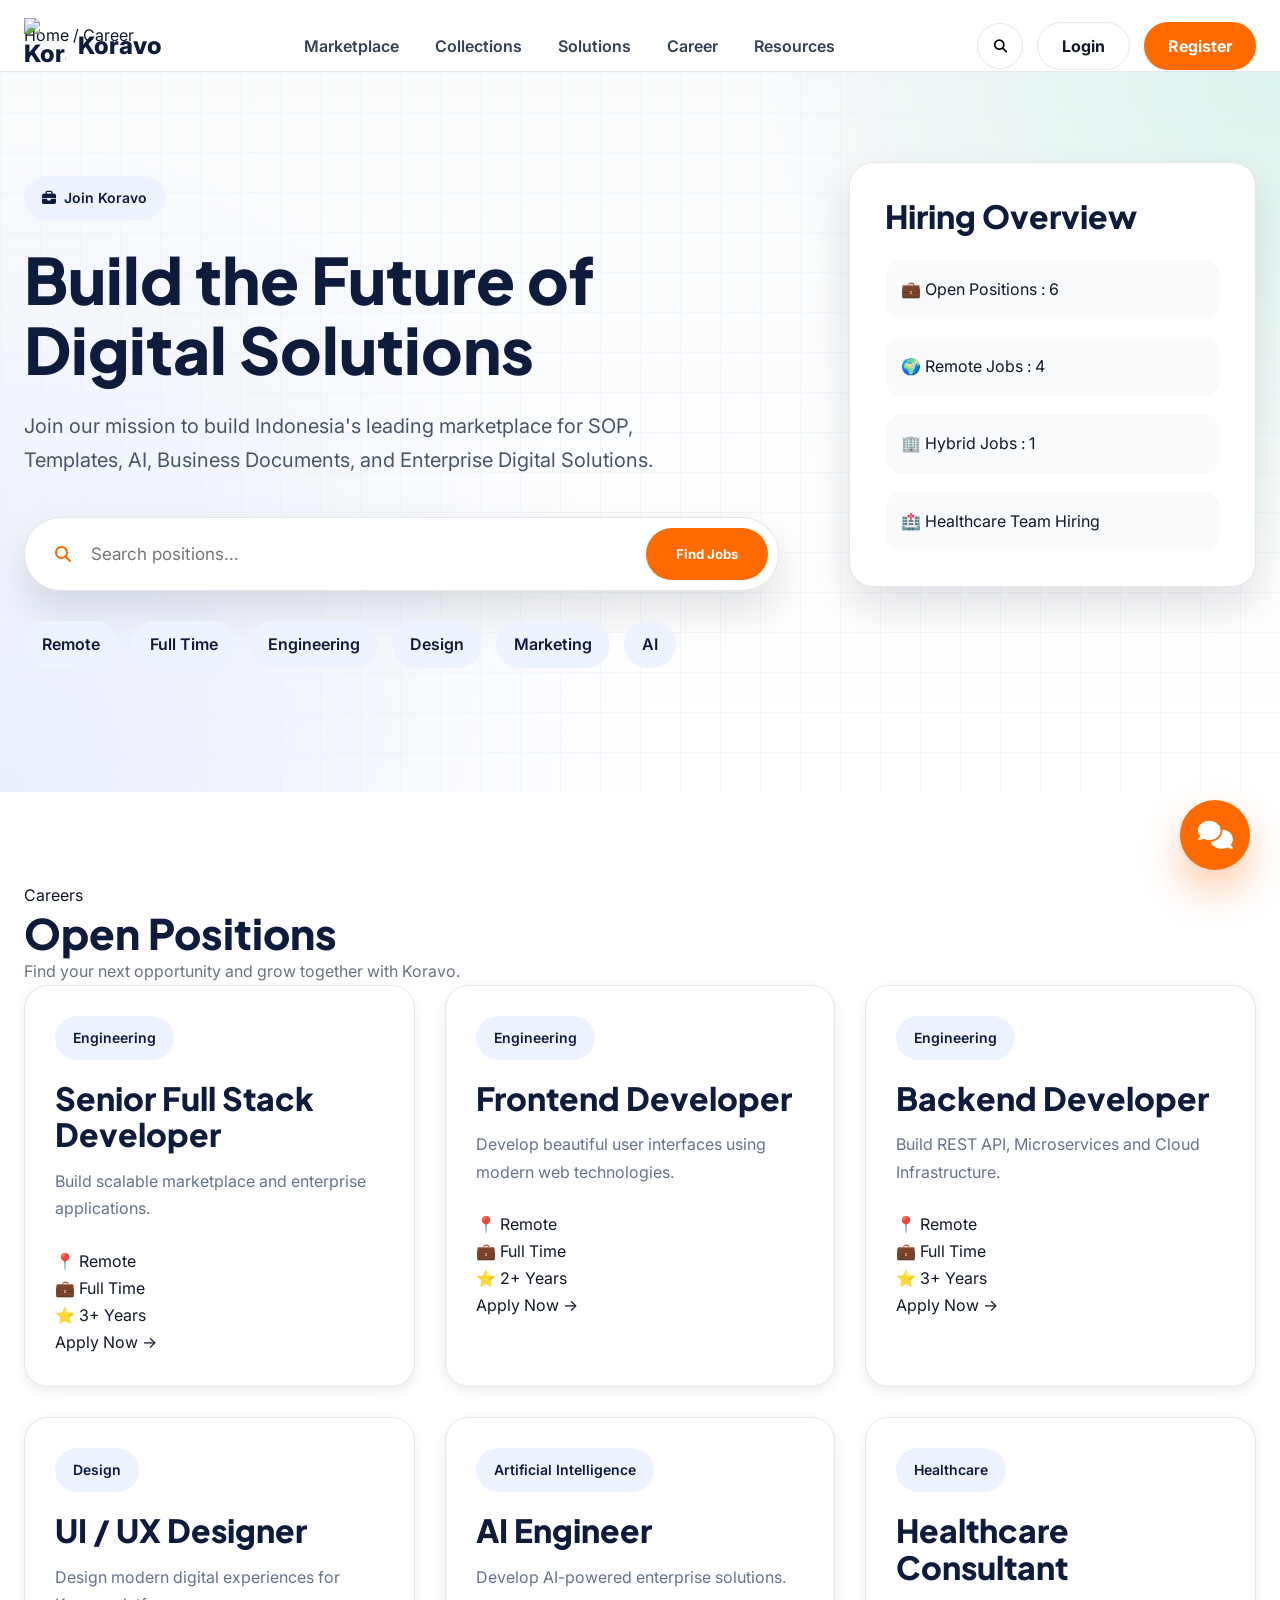
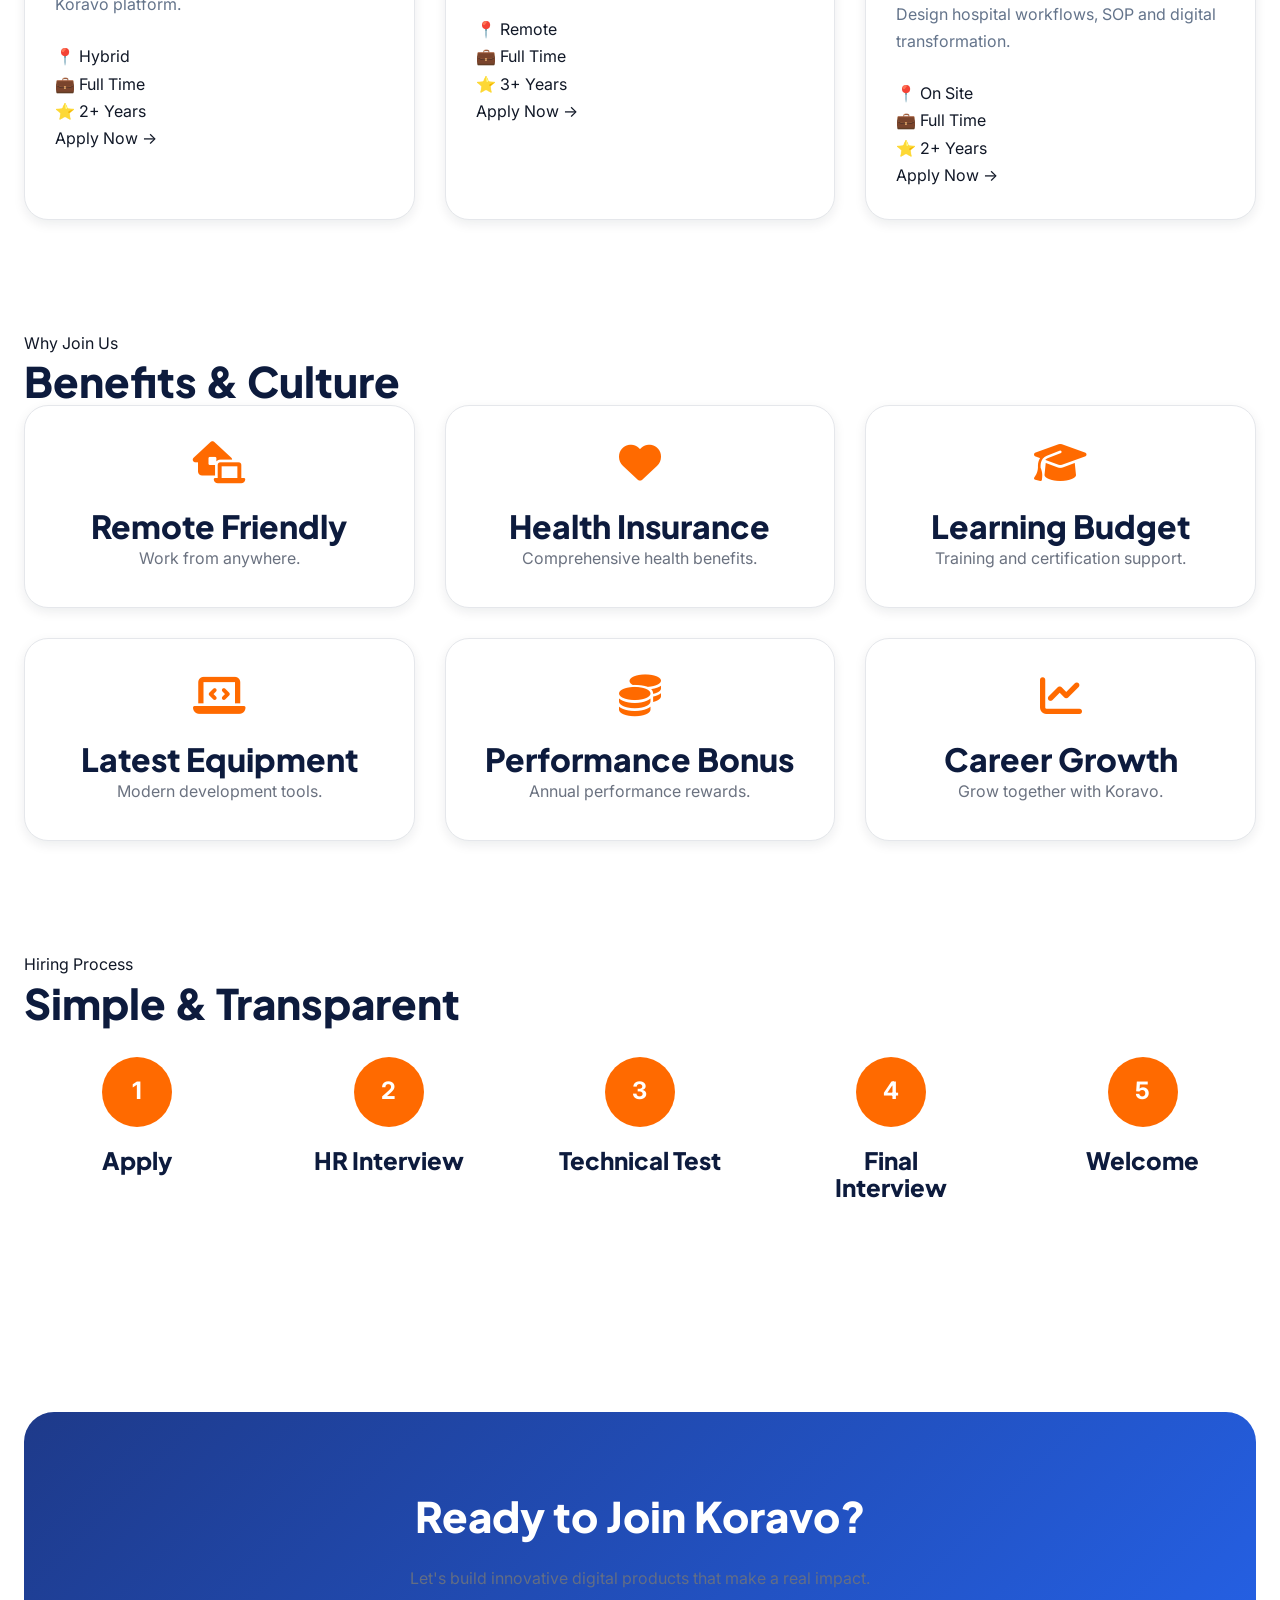
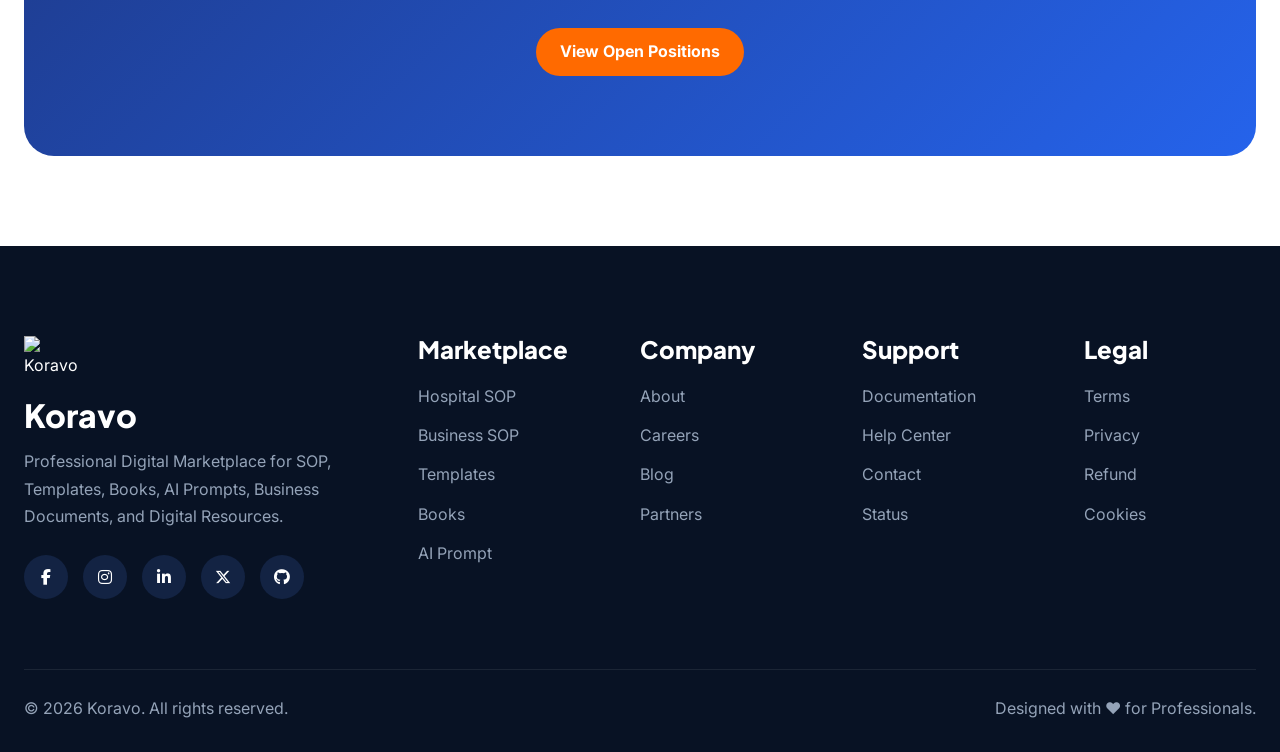
==== career.html @ a17af448 "career page" ====
<!doctype html>
<html lang="en">
  <head>
    <meta charset="UTF-8" />
    <meta name="viewport" content="width=device-width, initial-scale=1.0" />

    <title>Koravo - Professional Digital Marketplace</title>

    <link rel="stylesheet" href="assets/css/variables.css" />
    <link rel="stylesheet" href="assets/css/style.css" />
    <link rel="stylesheet" href="assets/css/components.css" />
    <link rel="stylesheet" href="assets/css/animations.css" />
    <link rel="stylesheet" href="assets/css/responsive.css" />
    <link rel="stylesheet" href="assets/css/career.css" />

    <link
      rel="stylesheet"
      href="https://cdnjs.cloudflare.com/ajax/libs/font-awesome/6.7.2/css/all.min.css"
    />
  </head>
  <body>
    <header class="navbar">
      <div class="container">
        <div class="navbar__wrapper">
          <!-- Logo -->

          <a href="index.html" class="navbar__logo">
            <img src="assets/images/logo.svg" alt="Koravo" />

            <span>Koravo</span>
          </a>

          <!-- Menu -->

          <nav class="navbar__menu">
            <ul>
              <li>
                <a href="marketplace.html">Marketplace</a>
              </li>

              <li>
                <a href="collections.html">Collections</a>
              </li>

              <li>
                <a href="solutions.html">Solutions</a>
              </li>

              <li>
                <a href="career.html">Career</a>
              </li>

              <li>
                <a href="resources.html">Resources</a>
              </li>
            </ul>
          </nav>

          <!-- Right -->

          <div class="navbar__right">
            <button class="search-btn">
              <i class="fa-solid fa-magnifying-glass"></i>
            </button>

            <a href="#" class="btn btn-light"> Login </a>

            <a href="#" class="btn btn-primary"> Register </a>

            <button class="mobile-toggle">
              <i class="fa-solid fa-bars"></i>
            </button>
          </div>
        </div>
      </div>
    </header>

    <main class="career">
      <!--=====================================
        BREADCRUMB
======================================-->

      <section class="career-breadcrumb">
        <div class="container">
          <nav class="breadcrumb">
            <a href="index.html"> Home </a>

            <span>/</span>

            <span> Career </span>
          </nav>
        </div>
      </section>

      <!--=====================================
        HERO
======================================-->

      <section class="career-hero">
        <div class="container">
          <div class="career-hero__wrapper">
            <div class="career-hero__content">
              <span class="badge">
                <i class="fa-solid fa-briefcase"></i>

                Join Koravo
              </span>

              <h1>Build the Future of Digital Solutions</h1>

              <p>
                Join our mission to build Indonesia's leading marketplace for
                SOP, Templates, AI, Business Documents, and Enterprise Digital
                Solutions.
              </p>

              <div class="career-search">
                <i class="fa-solid fa-magnifying-glass"></i>

                <input type="text" placeholder="Search positions..." />

                <button>Find Jobs</button>
              </div>

              <div class="career-tags">
                <a href="#">Remote</a>

                <a href="#">Full Time</a>

                <a href="#">Engineering</a>

                <a href="#">Design</a>

                <a href="#">Marketing</a>

                <a href="#">AI</a>
              </div>
            </div>

            <aside class="career-widget"></aside>
          </div>
        </div>
      </section>

      <!--=====================================
        OPEN POSITIONS
======================================-->

      <section class="career-jobs">
        <div class="container">
          <div class="section-header">
            <div>
              <span class="section-subtitle"> Careers </span>

              <h2>Open Positions</h2>

              <p>Find your next opportunity and grow together with Koravo.</p>
            </div>
          </div>

          <div class="career-grid"></div>
        </div>
      </section>

      <!--=====================================
        BENEFITS
======================================-->

      <section class="career-benefits">
        <div class="container">
          <div class="section-header">
            <div>
              <span class="section-subtitle"> Why Join Us </span>

              <h2>Benefits & Culture</h2>
            </div>
          </div>

          <div class="benefit-grid"></div>
        </div>
      </section>

      <!--=====================================
        HIRING PROCESS
======================================-->

      <section class="career-process">
        <div class="container">
          <div class="section-header">
            <div>
              <span class="section-subtitle"> Hiring Process </span>

              <h2>Simple & Transparent</h2>
            </div>
          </div>

          <div class="process-grid"></div>
        </div>
      </section>

      <!--=====================================
        CTA
======================================-->

      <section class="career-cta">
        <div class="container">
          <div class="cta-box">
            <h2>Ready to Join Koravo?</h2>

            <p>
              Let's build innovative digital products that make a real impact.
            </p>

            <a href="#" class="btn btn-primary"> View Open Positions </a>
          </div>
        </div>
      </section>
    </main>

    <footer class="footer">
      <div class="container">
        <div class="footer__top">
          <div class="footer-brand">
            <img src="assets/images/logo.svg" alt="Koravo" />

            <h3>Koravo</h3>

            <p>
              Professional Digital Marketplace for SOP, Templates, Books, AI
              Prompts, Business Documents, and Digital Resources.
            </p>

            <div class="footer-social">
              <a href="#"><i class="fab fa-facebook-f"></i></a>

              <a href="#"><i class="fab fa-instagram"></i></a>

              <a href="#"><i class="fab fa-linkedin-in"></i></a>

              <a href="#"><i class="fab fa-x-twitter"></i></a>

              <a href="#"><i class="fab fa-github"></i></a>
            </div>
          </div>

          <div class="footer-links">
            <h4>Marketplace</h4>

            <a href="#">Hospital SOP</a>

            <a href="#">Business SOP</a>

            <a href="#">Templates</a>

            <a href="#">Books</a>

            <a href="#">AI Prompt</a>
          </div>

          <div class="footer-links">
            <h4>Company</h4>

            <a href="#">About</a>

            <a href="#">Careers</a>

            <a href="#">Blog</a>

            <a href="#">Partners</a>
          </div>

          <div class="footer-links">
            <h4>Support</h4>

            <a href="#">Documentation</a>

            <a href="#">Help Center</a>

            <a href="#">Contact</a>

            <a href="#">Status</a>
          </div>

          <div class="footer-links">
            <h4>Legal</h4>

            <a href="#">Terms</a>

            <a href="#">Privacy</a>

            <a href="#">Refund</a>

            <a href="#">Cookies</a>
          </div>
        </div>

        <div class="footer-bottom">
          <span> © 2026 Koravo. All rights reserved. </span>

          <span> Designed with ❤️ for Professionals. </span>
        </div>
      </div>
    </footer>
    <!--=====================================
    FLOATING CHAT
======================================-->
    <a href="#" class="floating-chat">
      <i class="fa-solid fa-comments"></i>
    </a>
    <button id="backToTop">
      <i class="fa-solid fa-arrow-up"></i>
    </button>
    <script src="assets/js/app.js"></script>
    <script src="assets/js/career.js"></script>
  </body>
</html>
---- assets/css/variables.css ----
/* ==========================================
   KORAVO DESIGN SYSTEM
   Version : 1.0
========================================== */

:root {
  /*==================================
      COLORS
    ==================================*/

  --primary: #0d1b3d;
  --primary-light: #1f3a6d;
  --primary-dark: #081224;

  --secondary: #ff6a00;
  --secondary-hover: #e65f00;

  --success: #10b981;
  --warning: #f59e0b;
  --danger: #ef4444;
  --info: #3b82f6;

  --white: #ffffff;

  --gray-50: #f8fafc;
  --gray-100: #f1f5f9;
  --gray-200: #e2e8f0;
  --gray-300: #cbd5e1;
  --gray-400: #94a3b8;
  --gray-500: #64748b;
  --gray-600: #475569;
  --gray-700: #334155;
  --gray-800: #1e293b;
  --gray-900: #0f172a;

  --text: #111827;
  --text-light: #6b7280;

  --border: #e5e7eb;

  --background: #ffffff;
  --section: #f8fafc;
  --card: #ffffff;

  /*==================================
      TYPOGRAPHY
    ==================================*/

  --font-heading: "Plus Jakarta Sans", sans-serif;
  --font-body: "Inter", sans-serif;

  --fs-hero: 72px;
  --fs-h1: 56px;
  --fs-h2: 42px;
  --fs-h3: 32px;
  --fs-h4: 24px;
  --fs-h5: 20px;

  --fs-body-lg: 18px;
  --fs-body: 16px;
  --fs-small: 14px;
  --fs-xs: 12px;

  --fw-light: 300;
  --fw-normal: 400;
  --fw-medium: 500;
  --fw-semibold: 600;
  --fw-bold: 700;
  --fw-extrabold: 800;

  --line-height: 1.7;

  /*==================================
      SPACING
    ==================================*/

  --space-1: 4px;
  --space-2: 8px;
  --space-3: 12px;
  --space-4: 16px;
  --space-5: 20px;
  --space-6: 24px;
  --space-7: 32px;
  --space-8: 40px;
  --space-9: 48px;
  --space-10: 64px;
  --space-11: 80px;
  --space-12: 96px;
  --space-13: 120px;

  /*==================================
      CONTAINER
    ==================================*/

  --container: 1320px;

  /*==================================
      BORDER RADIUS
    ==================================*/

  --radius-sm: 10px;
  --radius-md: 16px;
  --radius-lg: 24px;
  --radius-xl: 32px;
  --radius-full: 9999px;

  /*==================================
      SHADOW
    ==================================*/

  --shadow-xs: 0 2px 4px rgba(15, 23, 42, 0.05);

  --shadow-sm: 0 4px 12px rgba(15, 23, 42, 0.08);

  --shadow-md: 0 10px 25px rgba(15, 23, 42, 0.1);

  --shadow-lg: 0 20px 40px rgba(15, 23, 42, 0.12);

  --shadow-xl: 0 35px 80px rgba(15, 23, 42, 0.16);

  /*==================================
      TRANSITION
    ==================================*/

  --transition: 0.3s ease;

  /*==================================
      HEADER
    ==================================*/

  --header-height: 82px;

  /*==================================
      Z INDEX
    ==================================*/

  --z-dropdown: 900;
  --z-fixed: 999;
  --z-modal: 9999;
}
---- assets/css/style.css ----
/* ======================================================
   KORAVO
   style.css
   Base Styles
====================================================== */

/*==============================
  GOOGLE FONTS
==============================*/

@import url("https://fonts.googleapis.com/css2?family=Inter:wght@300;400;500;600;700;800&family=Plus+Jakarta+Sans:wght@500;600;700;800&display=swap");

/*==============================
  RESET
==============================*/

*,
*::before,
*::after {
  margin: 0;
  padding: 0;
  box-sizing: border-box;
}

html {
  scroll-behavior: smooth;
}

body {
  font-family: var(--font-body);
  font-size: var(--fs-body);
  color: var(--text);
  background: var(--background);
  line-height: var(--line-height);
  overflow-x: hidden;
  text-rendering: optimizeLegibility;
  -webkit-font-smoothing: antialiased;
}

/*==============================
  SELECTION
==============================*/

::selection {
  background: var(--secondary);
  color: #fff;
}

/*==============================
  SCROLLBAR
==============================*/

::-webkit-scrollbar {
  width: 10px;
}

::-webkit-scrollbar-track {
  background: #f1f1f1;
}

::-webkit-scrollbar-thumb {
  background: var(--primary);
  border-radius: 50px;
}

::-webkit-scrollbar-thumb:hover {
  background: var(--secondary);
}

/*==============================
  IMAGES
==============================*/

img {
  max-width: 100%;
  display: block;
}

picture {
  display: block;
}

/*==============================
  LINKS
==============================*/

a {
  color: inherit;
  text-decoration: none;
  transition: var(--transition);
}

/*==============================
  LIST
==============================*/

ul,
ol {
  list-style: none;
}

/*==============================
  BUTTON
==============================*/

button {
  border: none;
  outline: none;
  background: none;
  cursor: pointer;
  font-family: inherit;
}

/*==============================
  INPUT
==============================*/

input,
textarea,
select {
  font-family: inherit;
  font-size: inherit;
  outline: none;
}

/*==============================
  HEADINGS
==============================*/

h1,
h2,
h3,
h4,
h5,
h6 {
  font-family: var(--font-heading);
  font-weight: 800;
  line-height: 1.15;
  color: var(--primary);
}

h1 {
  font-size: var(--fs-h1);
}

h2 {
  font-size: var(--fs-h2);
}

h3 {
  font-size: var(--fs-h3);
}

h4 {
  font-size: var(--fs-h4);
}

h5 {
  font-size: var(--fs-h5);
}

p {
  color: var(--text-light);
}

/*==============================
  CONTAINER
==============================*/

.container {
  width: 100%;
  max-width: var(--container);
  margin: auto;
  padding-inline: 24px;
}

/*==============================
  SECTION
==============================*/

section {
  padding: 100px 0;
}

/*==============================
  GRID
==============================*/

.grid {
  display: grid;
}

.flex {
  display: flex;
}

.flex-center {
  display: flex;
  justify-content: center;
  align-items: center;
}

.flex-between {
  display: flex;
  justify-content: space-between;
  align-items: center;
}

/*==============================
  UTILITIES
==============================*/

.text-center {
  text-align: center;
}

.w-100 {
  width: 100%;
}

.mt-1 {
  margin-top: 8px;
}

.mt-2 {
  margin-top: 16px;
}

.mt-3 {
  margin-top: 24px;
}

.mt-4 {
  margin-top: 32px;
}

.mt-5 {
  margin-top: 48px;
}

.mb-1 {
  margin-bottom: 8px;
}

.mb-2 {
  margin-bottom: 16px;
}

.mb-3 {
  margin-bottom: 24px;
}

.mb-4 {
  margin-bottom: 32px;
}

.mb-5 {
  margin-bottom: 48px;
}

/*==============================
  BADGE
==============================*/

.badge {
  display: inline-flex;
  align-items: center;
  gap: 8px;

  padding: 10px 18px;

  border-radius: 999px;

  background: #eef4ff;

  color: var(--primary);

  font-weight: 600;

  font-size: 14px;
}

/*==============================
  TITLE
==============================*/

.section-title {
  max-width: 700px;
  margin: auto;
  text-align: center;
}

.section-title h2 {
  margin-bottom: 18px;
}

.section-title p {
  font-size: 18px;
}

/*==============================
  GLASS EFFECT
==============================*/

.glass {
  background: rgba(255, 255, 255, 0.7);

  backdrop-filter: blur(20px);

  border: 1px solid rgba(255, 255, 255, 0.3);
}

/*==============================
  CARD
==============================*/

.card {
  background: #fff;

  border-radius: var(--radius-lg);

  border: 1px solid var(--border);

  box-shadow: var(--shadow-sm);

  transition: var(--transition);
}

.card:hover {
  transform: translateY(-6px);

  box-shadow: var(--shadow-lg);
}

/*==============================
  HIGHLIGHT TEXT
==============================*/

.text-primary {
  color: var(--primary);
}

.text-orange {
  color: var(--secondary);
}

.text-muted {
  color: var(--text-light);
}

/*==============================
  BACKGROUND
==============================*/

.bg-light {
  background: var(--section);
}

.bg-white {
  background: #fff;
}
---- assets/css/components.css ----
/*=========================================
    NAVBAR
=========================================*/

.navbar {
  position: fixed;
  top: 0;
  left: 0;

  width: 100%;

  z-index: 999;

  transition: 0.35s;

  padding: 18px 0;
}

.navbar.scrolled {
  background: rgba(255, 255, 255, 0.82);

  backdrop-filter: blur(18px);

  box-shadow: 0 10px 40px rgba(0, 0, 0, 0.05);
}

.navbar__wrapper {
  display: flex;

  justify-content: space-between;

  align-items: center;
}

.navbar__logo {
  display: flex;

  align-items: center;

  gap: 12px;

  font-size: 24px;

  font-weight: 800;

  color: var(--primary);
}

.navbar__logo img {
  width: 42px;
}

.navbar__menu ul {
  display: flex;

  gap: 36px;
}

.navbar__menu a {
  font-weight: 600;

  color: var(--gray-700);

  position: relative;
}

.navbar__menu a::after {
  content: "";

  position: absolute;

  left: 0;

  bottom: -8px;

  width: 0;

  height: 2px;

  background: var(--secondary);

  transition: 0.3s;
}

.navbar__menu a:hover {
  color: var(--primary);
}

.navbar__menu a:hover::after {
  width: 100%;
}

.navbar__right {
  display: flex;

  align-items: center;

  gap: 14px;
}

.search-btn {
  width: 46px;

  height: 46px;

  border-radius: 50%;

  border: 1px solid var(--border);

  transition: 0.3s;
}

.search-btn:hover {
  background: var(--primary);

  color: #fff;
}

.btn {
  display: inline-flex;

  align-items: center;

  justify-content: center;

  height: 48px;

  padding: 0 24px;

  border-radius: 999px;

  font-weight: 700;

  transition: 0.3s;
}

.btn-light {
  background: #fff;

  border: 1px solid var(--border);
}

.btn-light:hover {
  background: var(--gray-100);
}

.btn-primary {
  background: var(--secondary);

  color: #fff;
}

.btn-primary:hover {
  background: var(--secondary-hover);

  transform: translateY(-2px);
}

.mobile-toggle {
  display: none;

  font-size: 24px;
}
/*=========================================
            HERO
=========================================*/

.hero {
  position: relative;

  overflow: hidden;

  padding-top: 170px;

  padding-bottom: 120px;
}

.hero__bg {
  position: absolute;

  inset: 0;

  background:
    radial-gradient(
      circle at top right,
      rgba(255, 106, 0, 0.15),
      transparent 40%
    ),
    radial-gradient(
      circle at bottom left,
      rgba(13, 27, 61, 0.08),
      transparent 45%
    );

  z-index: -2;
}

.hero::before {
  content: "";

  position: absolute;

  inset: 0;

  background-image:
    linear-gradient(#e5e7eb 1px, transparent 1px),
    linear-gradient(90deg, #e5e7eb 1px, transparent 1px);

  background-size: 50px 50px;

  opacity: 0.3;

  z-index: -1;
}

.hero__wrapper {
  display: grid;

  grid-template-columns: 1fr 1fr;

  align-items: center;

  gap: 80px;
}

.hero__title {
  font-size: 72px;

  margin: 25px 0;
}

.hero__subtitle {
  font-size: 20px;

  max-width: 620px;
}

.hero__buttons {
  display: flex;

  gap: 18px;

  margin: 45px 0;
}

.hero__stats {
  display: flex;

  gap: 50px;
}

.hero__stats h3 {
  font-size: 34px;

  color: var(--primary);
}

.hero__stats span {
  color: var(--text-light);
}

.hero__image {
  display: flex;

  justify-content: center;
}
/*=========================================
        DASHBOARD MOCKUP
=========================================*/

.dashboard-card {
  width: 620px;

  background: white;

  border-radius: 28px;

  overflow: hidden;

  border: 1px solid var(--border);

  box-shadow: var(--shadow-xl);

  animation: floating 6s ease infinite;
}

.dashboard-top {
  display: flex;

  gap: 10px;

  padding: 20px;

  background: #f8fafc;
}

.dashboard-top span {
  width: 12px;

  height: 12px;

  border-radius: 50%;

  background: #ddd;
}

.dashboard-body {
  display: flex;
}

.dashboard-sidebar {
  width: 90px;

  min-height: 480px;

  background: #0d1b3d;
}

.dashboard-content {
  flex: 1;

  padding: 28px;
}

.dashboard-box {
  background: #f3f4f6;

  border-radius: 18px;

  height: 110px;
}

.dashboard-box.large {
  height: 190px;

  margin-bottom: 24px;
}

.dashboard-grid {
  display: grid;

  gap: 20px;

  grid-template-columns: repeat(2, 1fr);
}
/*=========================================
    FLOATING ELEMENTS
=========================================*/

.hero__floating {
  position: absolute;

  border-radius: 22px;

  background: #fff;

  border: 1px solid var(--border);

  box-shadow: var(--shadow-lg);

  padding: 18px 22px;

  display: flex;

  align-items: center;

  gap: 14px;

  animation: floatingCard 5s ease-in-out infinite;
}

.hero__floating i {
  width: 48px;

  height: 48px;

  border-radius: 16px;

  display: flex;

  justify-content: center;

  align-items: center;

  font-size: 22px;

  background: rgba(255, 106, 0, 0.12);

  color: var(--secondary);
}

.hero__floating h4 {
  font-size: 16px;

  margin-bottom: 3px;
}

.hero__floating span {
  font-size: 14px;

  color: var(--text-light);
}

.hero__floating--1 {
  top: 40px;

  right: 10px;
}

.hero__floating--2 {
  bottom: 40px;

  left: -40px;

  animation-delay: 1.5s;
}

.hero__floating--3 {
  top: 180px;

  left: -70px;

  animation-delay: 3s;
}
/*=========================================
    HERO GLOW
=========================================*/

.hero::after {
  content: "";

  position: absolute;

  width: 520px;

  height: 520px;

  background: radial-gradient(rgba(255, 106, 0, 0.15), transparent 70%);

  right: -120px;

  top: -120px;

  border-radius: 50%;

  z-index: -2;

  filter: blur(40px);
}
/*=========================================
    TRUSTED
=========================================*/

.trusted {
  padding: 50px 0;

  border-top: 1px solid var(--border);

  border-bottom: 1px solid var(--border);
}

.trusted p {
  text-align: center;

  margin-bottom: 30px;

  color: var(--text-light);

  font-weight: 600;
}

.trusted__logos {
  display: flex;

  justify-content: space-between;

  flex-wrap: wrap;

  gap: 30px;
}

.trusted__logos span {
  font-size: 26px;

  font-weight: 800;

  color: #cbd5e1;

  transition: 0.3s;
}

.trusted__logos span:hover {
  color: var(--primary);
}
/*=========================================
            CATEGORY
=========================================*/

.category {
  background: var(--section);
}

.category__grid {
  margin-top: 70px;

  display: grid;

  grid-template-columns: repeat(4, 1fr);

  gap: 28px;
}

.category-card {
  background: #fff;

  border-radius: 24px;

  padding: 36px;

  border: 1px solid var(--border);

  transition: 0.35s;

  cursor: pointer;

  position: relative;

  overflow: hidden;
}

.category-card:hover {
  transform: translateY(-8px);

  box-shadow: var(--shadow-lg);

  border-color: var(--secondary);
}

.category-card::before {
  content: "";

  position: absolute;

  top: 0;
  left: 0;

  width: 100%;
  height: 4px;

  background: var(--secondary);

  transform: scaleX(0);

  transition: 0.35s;
}

.category-card:hover::before {
  transform: scaleX(1);
}

.category-card h3 {
  margin-top: 25px;

  margin-bottom: 12px;
}

.category-card p {
  min-height: 55px;
}

.category-card span {
  display: inline-block;

  margin-top: 22px;

  color: var(--secondary);

  font-weight: 700;
}

.category-card__icon {
  width: 74px;

  height: 74px;

  border-radius: 20px;

  display: flex;

  justify-content: center;

  align-items: center;

  font-size: 30px;

  color: #fff;
}
.hospital {
  background: linear-gradient(135deg, #2563eb, #60a5fa);
}

.company {
  background: linear-gradient(135deg, #0f766e, #2dd4bf);
}

.education {
  background: linear-gradient(135deg, #9333ea, #c084fc);
}

.legal {
  background: linear-gradient(135deg, #ea580c, #fdba74);
}

.ai {
  background: linear-gradient(135deg, #ec4899, #f9a8d4);
}

.excel {
  background: linear-gradient(135deg, #15803d, #4ade80);
}

.template {
  background: linear-gradient(135deg, #1d4ed8, #38bdf8);
}

.books {
  background: linear-gradient(135deg, #7c3aed, #a78bfa);
}
/*=========================================
        FEATURED
=========================================*/

.featured {
  padding: 120px 0;
}

.featured__wrapper {
  display: grid;

  grid-template-columns: 1.15fr 0.85fr;

  gap: 50px;

  margin-top: 70px;
}

.featured-highlight {
  background: #fff;

  border-radius: 32px;

  overflow: hidden;

  border: 1px solid var(--border);

  box-shadow: var(--shadow-lg);
}

.featured-highlight__image {
  position: relative;
}

.featured-highlight__image img {
  width: 100%;

  display: block;
}

.featured-label {
  position: absolute;

  top: 25px;

  left: 25px;

  background: #fff;

  padding: 10px 18px;

  border-radius: 999px;

  font-weight: 700;

  box-shadow: var(--shadow-sm);
}

.featured-highlight__content {
  padding: 40px;
}

.featured-meta {
  color: var(--secondary);

  font-weight: 700;
}

.featured-highlight h3 {
  margin: 18px 0;

  font-size: 34px;
}

.featured-price {
  margin-top: 25px;

  font-size: 42px;

  font-weight: 800;

  color: var(--primary);
}

.featured-price small {
  font-size: 18px;

  color: #999;

  text-decoration: line-through;

  margin-left: 12px;
}

.featured-buttons {
  display: flex;

  gap: 16px;

  margin-top: 30px;
}
/*=========================================
        PRODUCT CARD
=========================================*/

.product-grid {
  display: grid;

  grid-template-columns: repeat(2, 1fr);

  gap: 25px;
}

.product-card {
  background: #fff;

  border-radius: 22px;

  overflow: hidden;

  border: 1px solid var(--border);

  transition: 0.35s;
}

.product-card:hover {
  transform: translateY(-8px);

  box-shadow: var(--shadow-lg);
}

.product-card img {
  width: 100%;

  height: 220px;

  object-fit: cover;
}

.product-card__body {
  padding: 22px;
}

.product-category {
  color: var(--secondary);

  font-size: 13px;

  font-weight: 700;
}

.product-card h4 {
  margin: 14px 0;

  min-height: 55px;
}

.product-info {
  display: flex;

  justify-content: space-between;

  color: var(--text-light);

  margin-bottom: 20px;
}

.product-footer {
  display: flex;

  justify-content: space-between;

  align-items: center;
}

.product-footer strong {
  font-size: 26px;

  color: var(--primary);
}

.product-footer button {
  width: 46px;

  height: 46px;

  border-radius: 50%;

  background: var(--secondary);

  color: #fff;

  transition: 0.3s;
}

.product-footer button:hover {
  transform: scale(1.08);
}
/*=========================================
        WHY
=========================================*/

.why {
  background: #fff;

  padding: 120px 0;
}

.why__grid {
  margin-top: 70px;

  display: grid;

  grid-template-columns: repeat(4, 1fr);

  gap: 30px;
}

.why-card {
  background: #fff;

  padding: 40px;

  border-radius: 28px;

  border: 1px solid var(--border);

  transition: 0.35s;
}

.why-card:hover {
  transform: translateY(-8px);

  box-shadow: var(--shadow-lg);
}

.why-card__icon {
  width: 74px;

  height: 74px;

  border-radius: 22px;

  display: flex;

  justify-content: center;

  align-items: center;

  font-size: 28px;

  color: #fff;

  background: linear-gradient(135deg, var(--primary), #3356a8);
}

.why-card h3 {
  margin: 25px 0 12px;

  font-size: 24px;
}
/*=========================================
        STATS
=========================================*/

.stats {
  padding: 120px 0;

  background: var(--section);
}

.stats__wrapper {
  display: grid;

  grid-template-columns: 1fr 1fr;

  gap: 80px;

  align-items: center;
}

.stats-dashboard {
  display: grid;

  grid-template-columns: repeat(2, 1fr);

  gap: 24px;
}

.stats-card {
  background: #fff;

  padding: 40px;

  border-radius: 24px;

  border: 1px solid var(--border);

  box-shadow: var(--shadow-sm);

  transition: 0.35s;
}

.stats-card:hover {
  transform: translateY(-8px);

  box-shadow: var(--shadow-lg);
}

.stats-card h3 {
  font-size: 46px;

  color: var(--primary);

  margin-bottom: 10px;
}

.stats-card p {
  color: var(--text-light);
}
/*=========================================
        MARKET PREVIEW
=========================================*/

.market-preview {
  padding: 140px 0;
}

.market-window {
  margin-top: 70px;

  background: #fff;

  border-radius: 32px;

  overflow: hidden;

  border: 1px solid var(--border);

  box-shadow: var(--shadow-xl);
}

.market-window__header {
  display: flex;

  justify-content: space-between;

  align-items: center;

  padding: 22px 30px;

  background: #f8fafc;
}

.window-action {
  display: flex;

  gap: 10px;
}

.window-action span {
  width: 12px;

  height: 12px;

  border-radius: 50%;

  background: #ddd;
}

.market-search {
  width: 420px;

  background: #fff;

  padding: 14px 22px;

  border-radius: 999px;

  border: 1px solid var(--border);

  color: #94a3b8;
}

.market-window__body {
  display: flex;
}

.market-sidebar {
  width: 240px;

  background: var(--primary);

  color: #fff;

  padding: 35px;
}

.market-sidebar ul {
  display: flex;

  flex-direction: column;

  gap: 28px;
}

.market-sidebar li {
  display: flex;

  align-items: center;

  gap: 15px;

  opacity: 0.75;

  cursor: pointer;

  transition: 0.3s;
}

.market-sidebar li.active,
.market-sidebar li:hover {
  opacity: 1;
}

.market-content {
  flex: 1;

  padding: 40px;
}

.market-grid {
  display: grid;

  grid-template-columns: repeat(4, 1fr);

  gap: 25px;
}
.thumb {
  height: 170px;

  border-radius: 20px;

  margin-bottom: 18px;
}

.thumb-blue {
  background: linear-gradient(135deg, #2563eb, #60a5fa);
}

.thumb-green {
  background: linear-gradient(135deg, #059669, #34d399);
}

.thumb-purple {
  background: linear-gradient(135deg, #9333ea, #c084fc);
}

.thumb-orange {
  background: linear-gradient(135deg, #ea580c, #fdba74);
}

.mini-product {
  border: 1px solid var(--border);

  border-radius: 20px;

  padding: 20px;

  transition: 0.35s;
}

.mini-product:hover {
  transform: translateY(-6px);

  box-shadow: var(--shadow-lg);
}

.mini-product h4 {
  margin-bottom: 8px;
}

.mini-product span {
  color: var(--secondary);

  font-weight: 700;
}

.sales-card {
  margin-top: 35px;

  border-radius: 24px;

  padding: 35px;

  background: linear-gradient(135deg, var(--primary), #244e9a);

  color: #fff;
}

.sales-card small {
  opacity: 0.7;
}

.sales-card h2 {
  color: #fff;

  margin: 12px 0 30px;
}

.chart {
  display: flex;

  align-items: flex-end;

  gap: 14px;

  height: 160px;
}

.chart span {
  flex: 1;

  border-radius: 10px 10px 0 0;

  background: #ff6a00;

  animation: bars 2s infinite alternate;
}

.chart span:nth-child(1) {
  height: 60px;
}

.chart span:nth-child(2) {
  height: 100px;
}

.chart span:nth-child(3) {
  height: 140px;
}

.chart span:nth-child(4) {
  height: 80px;
}

.chart span:nth-child(5) {
  height: 120px;
}

.chart span:nth-child(6) {
  height: 95px;
}

.chart span:nth-child(7) {
  height: 150px;
}
/*=========================================
        AUTHORS
=========================================*/

.authors {
  padding: 140px 0;

  background: var(--section);
}

.authors__grid {
  display: grid;

  grid-template-columns: repeat(4, 1fr);

  gap: 30px;

  margin-top: 70px;
}

.author-card {
  background: #fff;

  border-radius: 28px;

  overflow: hidden;

  border: 1px solid var(--border);

  transition: 0.35s;
}

.author-card:hover {
  transform: translateY(-8px);

  box-shadow: var(--shadow-xl);
}

.author-card__cover {
  height: 110px;

  background: linear-gradient(135deg, var(--primary), #315fb5);
}

.author-card__avatar {
  margin-top: -42px;

  display: flex;

  justify-content: center;
}

.author-card__avatar img {
  width: 84px;

  height: 84px;

  border-radius: 50%;

  border: 4px solid #fff;

  object-fit: cover;
}

.author-card__body {
  padding: 30px;

  text-align: center;
}

.author-card h3 {
  font-size: 22px;

  margin-bottom: 8px;
}

.author-card h3 i {
  color: #3b82f6;

  font-size: 18px;
}

.author-card span {
  color: var(--text-light);
}
.author-stats {
  display: flex;

  justify-content: space-between;

  margin: 30px 0;
}

.author-stats div {
  flex: 1;
}

.author-stats strong {
  display: block;

  font-size: 24px;

  color: var(--primary);
}

.author-stats small {
  color: var(--text-light);
}
/*=========================================
            AI SEARCH
=========================================*/

.ai-search {
  padding: 140px 0;

  background: #fff;
}

.ai-search__wrapper {
  max-width: 980px;

  margin: auto;

  text-align: center;
}

.ai-search__content h2 {
  margin: 20px 0;

  font-size: 54px;
}

.ai-search__content p {
  font-size: 18px;

  max-width: 720px;

  margin: auto;
}

.ai-search__box {
  margin-top: 60px;
}

.search-input {
  display: flex;

  align-items: center;

  gap: 18px;

  background: #fff;

  border: 1px solid var(--border);

  box-shadow: var(--shadow-xl);

  border-radius: 999px;

  padding: 18px 22px;
}

.search-input i {
  color: var(--secondary);

  font-size: 24px;
}

.search-input input {
  flex: 1;

  border: none;

  background: none;

  font-size: 18px;
}

.search-input button {
  padding: 16px 34px;

  border-radius: 999px;

  background: var(--secondary);

  color: #fff;

  font-weight: 700;

  transition: 0.3s;
}

.search-input button:hover {
  background: var(--secondary-hover);
}

.search-tags {
  margin-top: 30px;

  display: flex;

  justify-content: center;

  flex-wrap: wrap;

  gap: 16px;
}

.search-tags span {
  padding: 10px 18px;

  border-radius: 999px;

  background: var(--gray-100);

  cursor: pointer;

  transition: 0.3s;
}

.search-tags span:hover {
  background: var(--secondary);

  color: #fff;
}
/*=========================================
        TRENDING
=========================================*/

.trending {
  padding: 140px 0;

  overflow: hidden;
}

.marquee {
  margin-top: 70px;

  overflow: hidden;
}

.marquee__content {
  display: flex;

  gap: 30px;

  width: max-content;

  animation: marquee 35s linear infinite;
}

.showcase-card {
  width: 340px;

  background: #fff;

  border: 1px solid var(--border);

  border-radius: 28px;

  padding: 24px;

  transition: 0.35s;

  box-shadow: var(--shadow-sm);
}

.showcase-card:hover {
  transform: translateY(-8px);

  box-shadow: var(--shadow-xl);
}

.showcase-thumb {
  height: 220px;

  border-radius: 22px;

  margin-bottom: 24px;
}

.showcase-thumb.blue {
  background: linear-gradient(135deg, #2563eb, #60a5fa);
}

.showcase-thumb.green {
  background: linear-gradient(135deg, #059669, #34d399);
}

.showcase-thumb.purple {
  background: linear-gradient(135deg, #9333ea, #c084fc);
}

.label {
  display: inline-block;

  padding: 8px 16px;

  border-radius: 999px;

  background: #eef4ff;

  color: var(--primary);

  font-size: 13px;

  font-weight: 700;
}

.showcase-card h3 {
  margin: 18px 0 10px;
}

.showcase-footer {
  margin-top: 28px;

  display: flex;

  justify-content: space-between;

  align-items: center;
}

.showcase-footer strong {
  font-size: 28px;

  color: var(--primary);
}
/*=========================================
        FOOTER
=========================================*/

.footer {
  background: #081224;

  color: #fff;

  padding: 90px 0 30px;
}

.footer__top {
  display: grid;

  grid-template-columns: 2fr repeat(4, 1fr);

  gap: 50px;
}

.footer-brand img {
  width: 55px;

  margin-bottom: 18px;
}

.footer-brand h3 {
  color: #fff;

  margin-bottom: 15px;
}

.footer-brand p {
  color: #94a3b8;

  margin-bottom: 25px;
}

.footer-links h4 {
  color: #fff;

  margin-bottom: 20px;
}

.footer-links {
  display: flex;

  flex-direction: column;
}

.footer-links a {
  color: #94a3b8;

  margin-bottom: 12px;

  transition: 0.3s;
}

.footer-links a:hover {
  color: #fff;

  padding-left: 6px;
}

.footer-social {
  display: flex;

  gap: 15px;
}

.footer-social a {
  width: 44px;

  height: 44px;

  border-radius: 50%;

  background: #132343;

  display: flex;

  justify-content: center;

  align-items: center;

  transition: 0.3s;
}

.footer-social a:hover {
  background: var(--secondary);
}

.footer-bottom {
  margin-top: 70px;

  padding-top: 25px;

  border-top: 1px solid rgba(255, 255, 255, 0.08);

  display: flex;

  justify-content: space-between;

  color: #94a3b8;
}
/*=========================================
        FLOATING CHAT
=========================================*/

.floating-chat {
  position: fixed;

  right: 30px;

  bottom: 30px;

  width: 70px;

  height: 70px;

  border-radius: 50%;

  background: var(--secondary);

  color: #fff;

  display: flex;

  justify-content: center;

  align-items: center;

  font-size: 28px;

  box-shadow: 0 20px 40px rgba(255, 106, 0, 0.35);

  z-index: 9999;

  transition: 0.35s;
}

.floating-chat:hover {
  transform: scale(1.1);
}
#backToTop {
  position: fixed;

  right: 30px;

  bottom: 115px;

  width: 54px;

  height: 54px;

  border: none;

  border-radius: 50%;

  background: #0d1b3d;

  color: #fff;

  cursor: pointer;

  opacity: 0;

  visibility: hidden;

  transition: 0.3s;

  z-index: 9998;
}

#backToTop.show {
  opacity: 1;

  visibility: visible;
}
---- assets/css/animations.css ----
@keyframes floating {
  0% {
    transform: translateY(0);
  }

  50% {
    transform: translateY(-18px);
  }

  100% {
    transform: translateY(0);
  }
}
@keyframes floatingCard {
  0% {
    transform: translateY(0px);
  }

  50% {
    transform: translateY(-12px);
  }

  100% {
    transform: translateY(0px);
  }
}
@keyframes bars {
  from {
    transform: scaleY(0.75);
  }

  to {
    transform: scaleY(1);
  }
}
/*=========================================
        MARQUEE
=========================================*/

@keyframes marquee {
  from {
    transform: translateX(0);
  }

  to {
    transform: translateX(-50%);
  }
}
---- assets/css/responsive.css ----
@media (max-width: 992px) {
  .hero__wrapper {
    grid-template-columns: 1fr;
  }

  .hero__content {
    text-align: center;
  }

  .hero__buttons {
    justify-content: center;
  }

  .hero__stats {
    justify-content: center;
  }

  .dashboard-card {
    width: 100%;

    margin-top: 50px;
  }

  .hero__title {
    font-size: 52px;
  }
}
@media (max-width: 1200px) {
  .category__grid {
    grid-template-columns: repeat(2, 1fr);
  }
}

@media (max-width: 768px) {
  .category__grid {
    grid-template-columns: 1fr;
  }

  .category-card {
    padding: 28px;
  }
}
@media (max-width: 1100px) {
  .featured__wrapper {
    grid-template-columns: 1fr;
  }

  .product-grid {
    grid-template-columns: repeat(2, 1fr);
  }
}

@media (max-width: 768px) {
  .product-grid {
    grid-template-columns: 1fr;
  }

  .featured-highlight__content {
    padding: 30px;
  }

  .featured-highlight h3 {
    font-size: 28px;
  }
}
@media (max-width: 1100px) {
  .why__grid {
    grid-template-columns: repeat(2, 1fr);
  }
}

@media (max-width: 768px) {
  .why__grid {
    grid-template-columns: 1fr;
  }
}
@media (max-width: 992px) {
  .stats__wrapper {
    grid-template-columns: 1fr;
  }

  .stats-dashboard {
    margin-top: 50px;
  }
}

@media (max-width: 768px) {
  .stats-dashboard {
    grid-template-columns: 1fr;
  }
}
@media (max-width: 1100px) {
  .market-window__body {
    flex-direction: column;
  }

  .market-sidebar {
    width: 100%;
  }

  .market-grid {
    grid-template-columns: repeat(2, 1fr);
  }

  .market-search {
    width: 280px;
  }
}

@media (max-width: 768px) {
  .market-grid {
    grid-template-columns: 1fr;
  }

  .market-window__header {
    flex-direction: column;

    gap: 20px;
  }

  .market-search {
    width: 100%;
  }
}
@media (max-width: 1200px) {
  .authors__grid {
    grid-template-columns: repeat(2, 1fr);
  }
}

@media (max-width: 768px) {
  .authors__grid {
    grid-template-columns: 1fr;
  }
}
@media (max-width: 768px) {
  .search-input {
    flex-direction: column;

    border-radius: 24px;
  }

  .search-input button {
    width: 100%;
  }

  .ai-search__content h2 {
    font-size: 40px;
  }
}
---- assets/css/career.css ----
/*==================================================
    KORAVO CAREER
==================================================*/

/*==================================================
    CAREER
==================================================*/

.career {
  background: #fff;
}

/*==================================================
    BREADCRUMB
==================================================*/

.career-breadcrumb {
  padding: 22px 0;

  border-bottom: 1px solid var(--border);

  background: #fff;
}
/*==================================================
    HERO
==================================================*/

.career-hero {
  position: relative;

  overflow: hidden;

  padding: 90px 0 110px;

  background:
    radial-gradient(
      circle at top right,
      rgba(16, 185, 129, 0.12),
      transparent 35%
    ),
    radial-gradient(
      circle at bottom left,
      rgba(37, 99, 235, 0.1),
      transparent 45%
    ),
    linear-gradient(180deg, #f8fafc, #ffffff);
}

.career-hero::before {
  content: "";

  position: absolute;

  inset: 0;

  background-image:
    linear-gradient(#eef2f7 1px, transparent 1px),
    linear-gradient(90deg, #eef2f7 1px, transparent 1px);

  background-size: 40px 40px;

  opacity: 0.6;
}

.career-hero .container {
  position: relative;

  z-index: 2;
}

.career-hero__wrapper {
  display: grid;

  grid-template-columns: 1.3fr 0.7fr;

  gap: 70px;

  align-items: center;
}
.career-hero h1 {
  margin: 24px 0;

  font-size: 64px;

  line-height: 1.1;

  color: var(--primary);
}

.career-hero p {
  max-width: 680px;

  font-size: 20px;

  color: var(--gray-600);
}
/*==================================================
    SEARCH
==================================================*/

.career-search {
  display: flex;

  align-items: center;

  margin-top: 40px;

  padding: 10px;

  background: #fff;

  border-radius: 999px;

  border: 1px solid var(--border);

  box-shadow: var(--shadow-lg);
}

.career-search input {
  flex: 1;

  border: none;

  background: none;

  font-size: 17px;
}

.career-search input:focus {
  outline: none;
}

.career-search i {
  padding: 0 20px;

  color: var(--secondary);
}

.career-search button {
  padding: 18px 30px;

  border: none;

  border-radius: 999px;

  background: var(--secondary);

  color: #fff;

  font-weight: 700;

  cursor: pointer;
}
/*==================================================
    TAGS
==================================================*/

.career-tags {
  display: flex;

  flex-wrap: wrap;

  gap: 14px;

  margin-top: 30px;
}

.career-tags a {
  padding: 10px 18px;

  border-radius: 999px;

  background: #eef4ff;

  color: var(--primary);

  font-weight: 600;

  transition: 0.3s;
}

.career-tags a:hover {
  background: var(--secondary);

  color: #fff;
}
/*==================================================
    HERO WIDGET
==================================================*/

.career-widget {
  min-height: 520px;
}

.career-widget-box {
  background: #fff;

  border-radius: 30px;

  padding: 35px;

  border: 1px solid var(--border);

  box-shadow: var(--shadow-lg);
}
/*==================================================
    JOBS
==================================================*/

.career-jobs {
  padding: 90px 0;
}

.career-grid {
  display: grid;

  grid-template-columns: repeat(auto-fill, minmax(340px, 1fr));

  gap: 30px;
}
.career-card {
  background: #fff;

  border: 1px solid var(--border);

  border-radius: 24px;

  padding: 30px;

  transition: 0.3s;

  box-shadow: var(--shadow-sm);
}

.career-card:hover {
  transform: translateY(-8px);

  box-shadow: var(--shadow-lg);
}

.career-card .badge {
  margin-bottom: 20px;
}

.career-card h3 {
  margin-bottom: 15px;
}

.career-card p {
  color: var(--gray-500);

  margin-bottom: 25px;
}

.career-footer {
  display: flex;

  justify-content: space-between;

  align-items: center;
}
/*==================================================
    BENEFITS
==================================================*/

.career-benefits {
  padding: 20px 0 90px;
}

.benefit-grid {
  display: grid;

  grid-template-columns: repeat(3, 1fr);

  gap: 30px;
}

.benefit-card {
  background: #fff;

  border: 1px solid var(--border);

  border-radius: 24px;

  padding: 35px;

  text-align: center;

  transition: 0.3s;

  box-shadow: var(--shadow-sm);
}

.benefit-card:hover {
  transform: translateY(-6px);
}

.benefit-card i {
  font-size: 42px;

  color: var(--secondary);

  margin-bottom: 25px;
}
/*==================================================
    PROCESS
==================================================*/

.career-process {
  padding: 20px 0 90px;
}

.process-grid {
  display: grid;

  grid-template-columns: repeat(5, 1fr);

  gap: 25px;
}

.process-card {
  text-align: center;

  padding: 30px;
}

.process-number {
  width: 70px;

  height: 70px;

  margin: auto;

  border-radius: 50%;

  background: var(--secondary);

  color: #fff;

  display: flex;

  justify-content: center;

  align-items: center;

  font-size: 24px;

  font-weight: bold;

  margin-bottom: 20px;
}
/*==================================================
    CTA
==================================================*/

.career-cta {
  padding: 90px 0;
}

.cta-box {
  padding: 80px;

  border-radius: 30px;

  text-align: center;

  background: linear-gradient(135deg, #1e3a8a, #2563eb);

  color: #fff;
}

.cta-box h2 {
  color: #fff;

  font-size: 42px;
}

.cta-box p {
  margin: 25px 0 35px;

  opacity: 0.9;
}
/*==================================================
    RESPONSIVE
==================================================*/

@media (max-width: 992px) {
  .career-hero__wrapper {
    grid-template-columns: 1fr;
  }

  .benefit-grid {
    grid-template-columns: 1fr 1fr;
  }

  .process-grid {
    grid-template-columns: repeat(2, 1fr);
  }
}

@media (max-width: 768px) {
  .career-grid {
    grid-template-columns: 1fr;
  }

  .benefit-grid {
    grid-template-columns: 1fr;
  }

  .process-grid {
    grid-template-columns: 1fr;
  }

  .career-hero h1 {
    font-size: 42px;
  }
}
.career-widget-box {
  background: #fff;

  padding: 35px;

  border-radius: 24px;

  border: 1px solid var(--border);

  box-shadow: var(--shadow-lg);
}

.career-widget-box ul {
  display: flex;

  flex-direction: column;

  gap: 18px;

  margin-top: 25px;
}

.career-widget-box li {
  padding: 16px;

  background: #f8fafc;

  border-radius: 16px;

  transition: 0.3s;
}

.career-widget-box li:hover {
  background: #eef4ff;

  transform: translateX(6px);
}
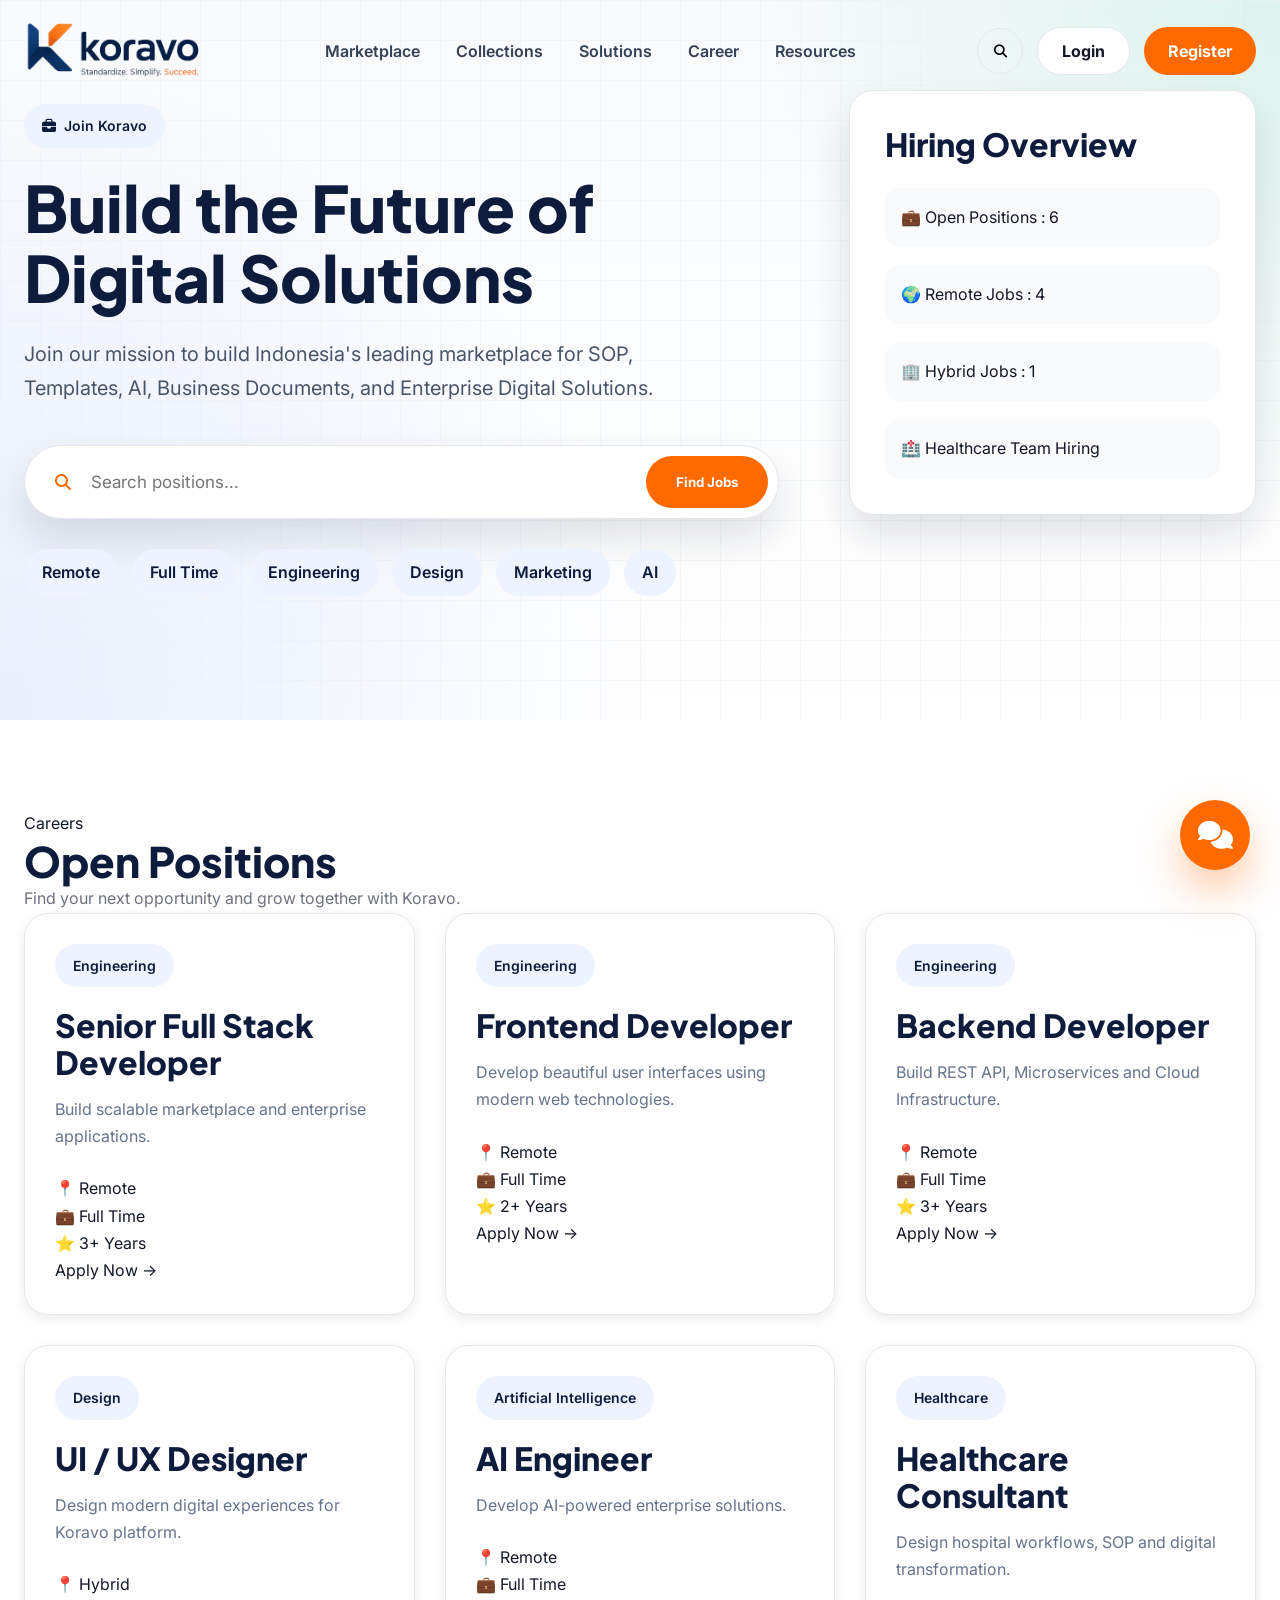
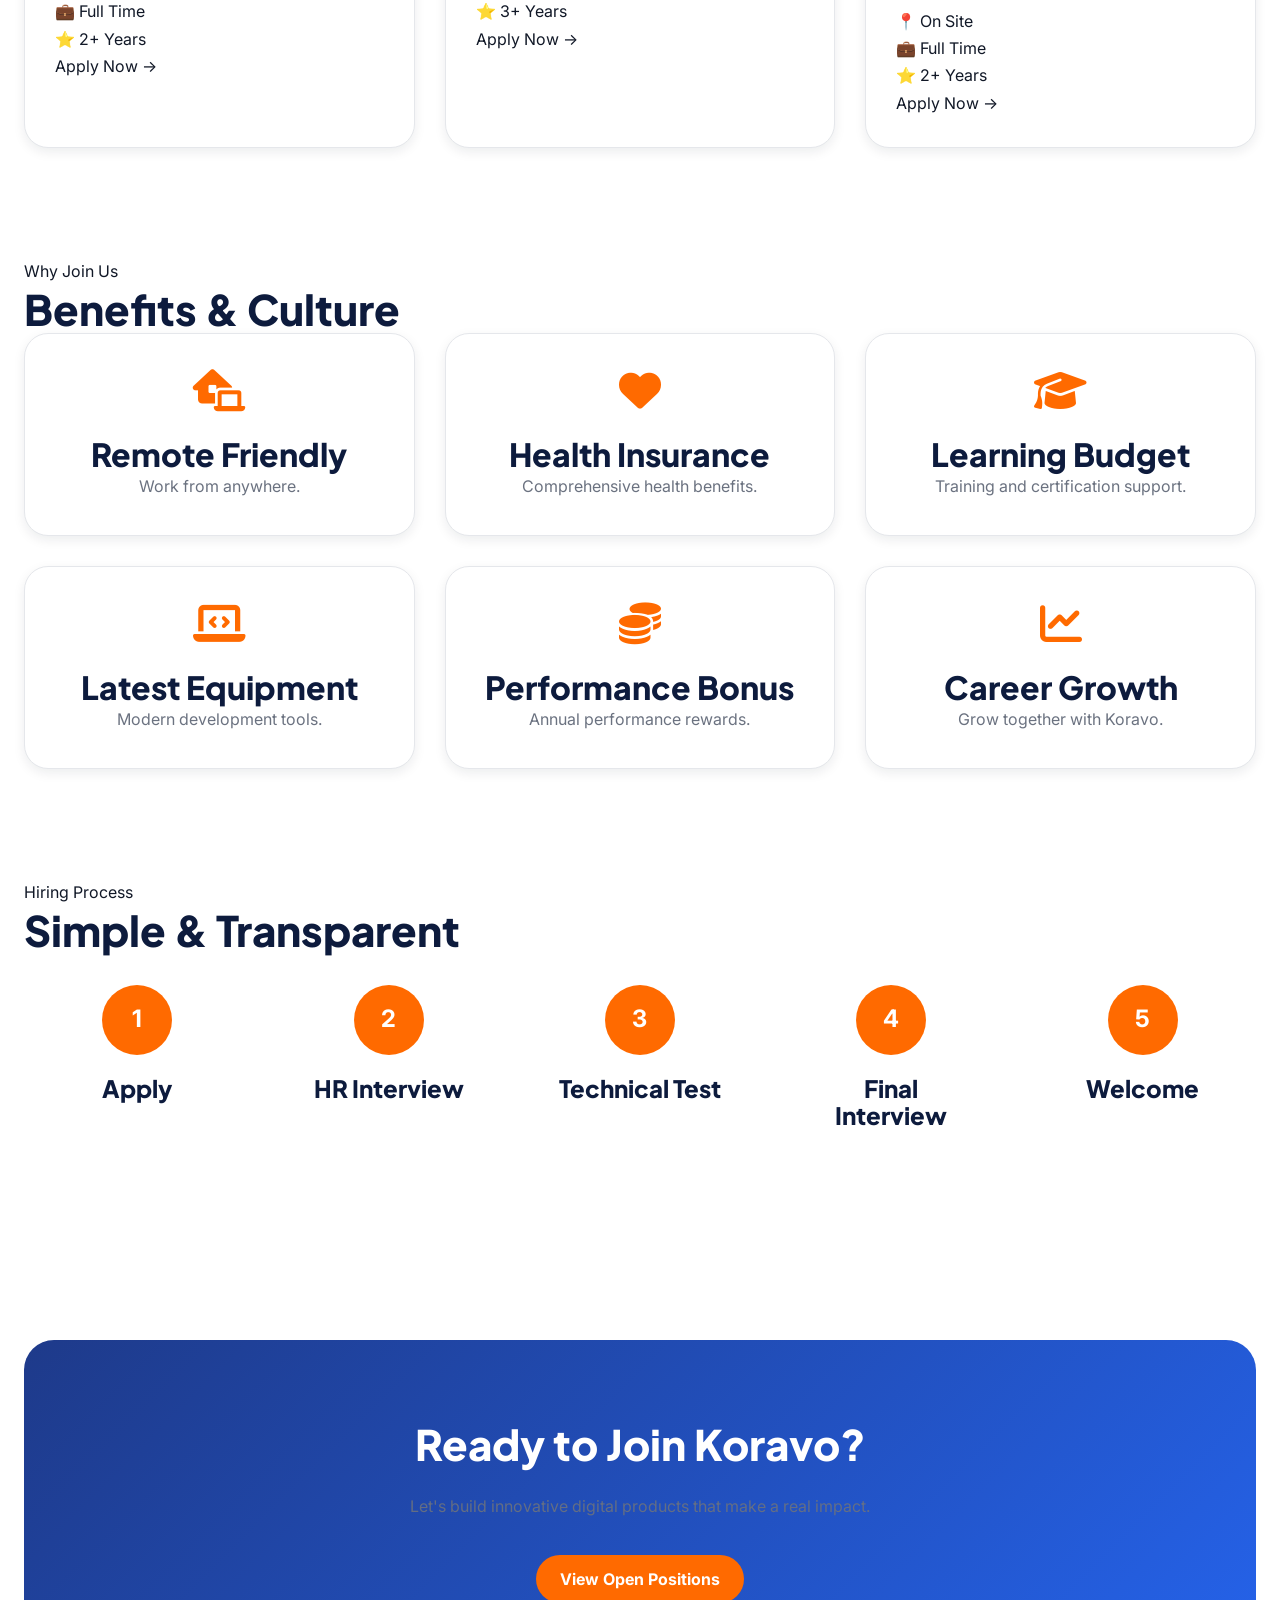
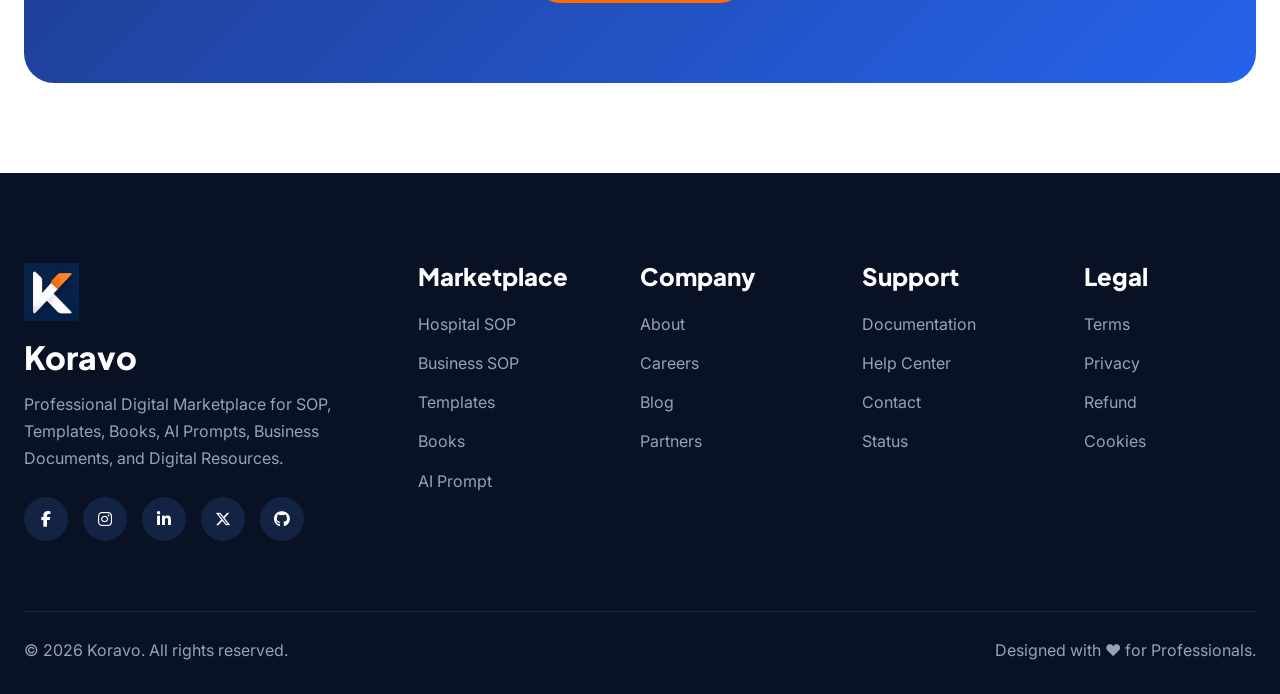
==== commit dad1704c: "feat logo" ====
--- a/career.html
+++ b/career.html
@@ -12,6 +12,7 @@
     <link rel="stylesheet" href="assets/css/animations.css" />
     <link rel="stylesheet" href="assets/css/responsive.css" />
     <link rel="stylesheet" href="assets/css/career.css" />
+    <link rel="icon" type="image/png" href="assets/images/favicon.png" />
 
     <link
       rel="stylesheet"
@@ -25,9 +26,7 @@
           <!-- Logo -->
 
           <a href="index.html" class="navbar__logo">
-            <img src="assets/images/logo.svg" alt="Koravo" />
-
-            <span>Koravo</span>
+            <img src="assets/images/logo.png" alt="Koravo" />
           </a>
 
           <!-- Menu -->
@@ -76,22 +75,6 @@
     </header>
 
     <main class="career">
-      <!--=====================================
-        BREADCRUMB
-======================================-->
-
-      <section class="career-breadcrumb">
-        <div class="container">
-          <nav class="breadcrumb">
-            <a href="index.html"> Home </a>
-
-            <span>/</span>
-
-            <span> Career </span>
-          </nav>
-        </div>
-      </section>
-
       <!--=====================================
         HERO
 ======================================-->
@@ -221,7 +204,7 @@
       <div class="container">
         <div class="footer__top">
           <div class="footer-brand">
-            <img src="assets/images/logo.svg" alt="Koravo" />
+            <img src="assets/images/favicon.png" alt="Koravo" />
 
             <h3>Koravo</h3>
 
--- a/assets/css/components.css
+++ b/assets/css/components.css
@@ -34,20 +34,14 @@
 
 .navbar__logo {
   display: flex;
-
   align-items: center;
-
-  gap: 12px;
-
-  font-size: 24px;
-
-  font-weight: 800;
-
-  color: var(--primary);
+  flex-shrink: 0;
 }
 
 .navbar__logo img {
-  width: 42px;
+  width: 180px;
+  height: auto;
+  display: block;
 }
 
 .navbar__menu ul {
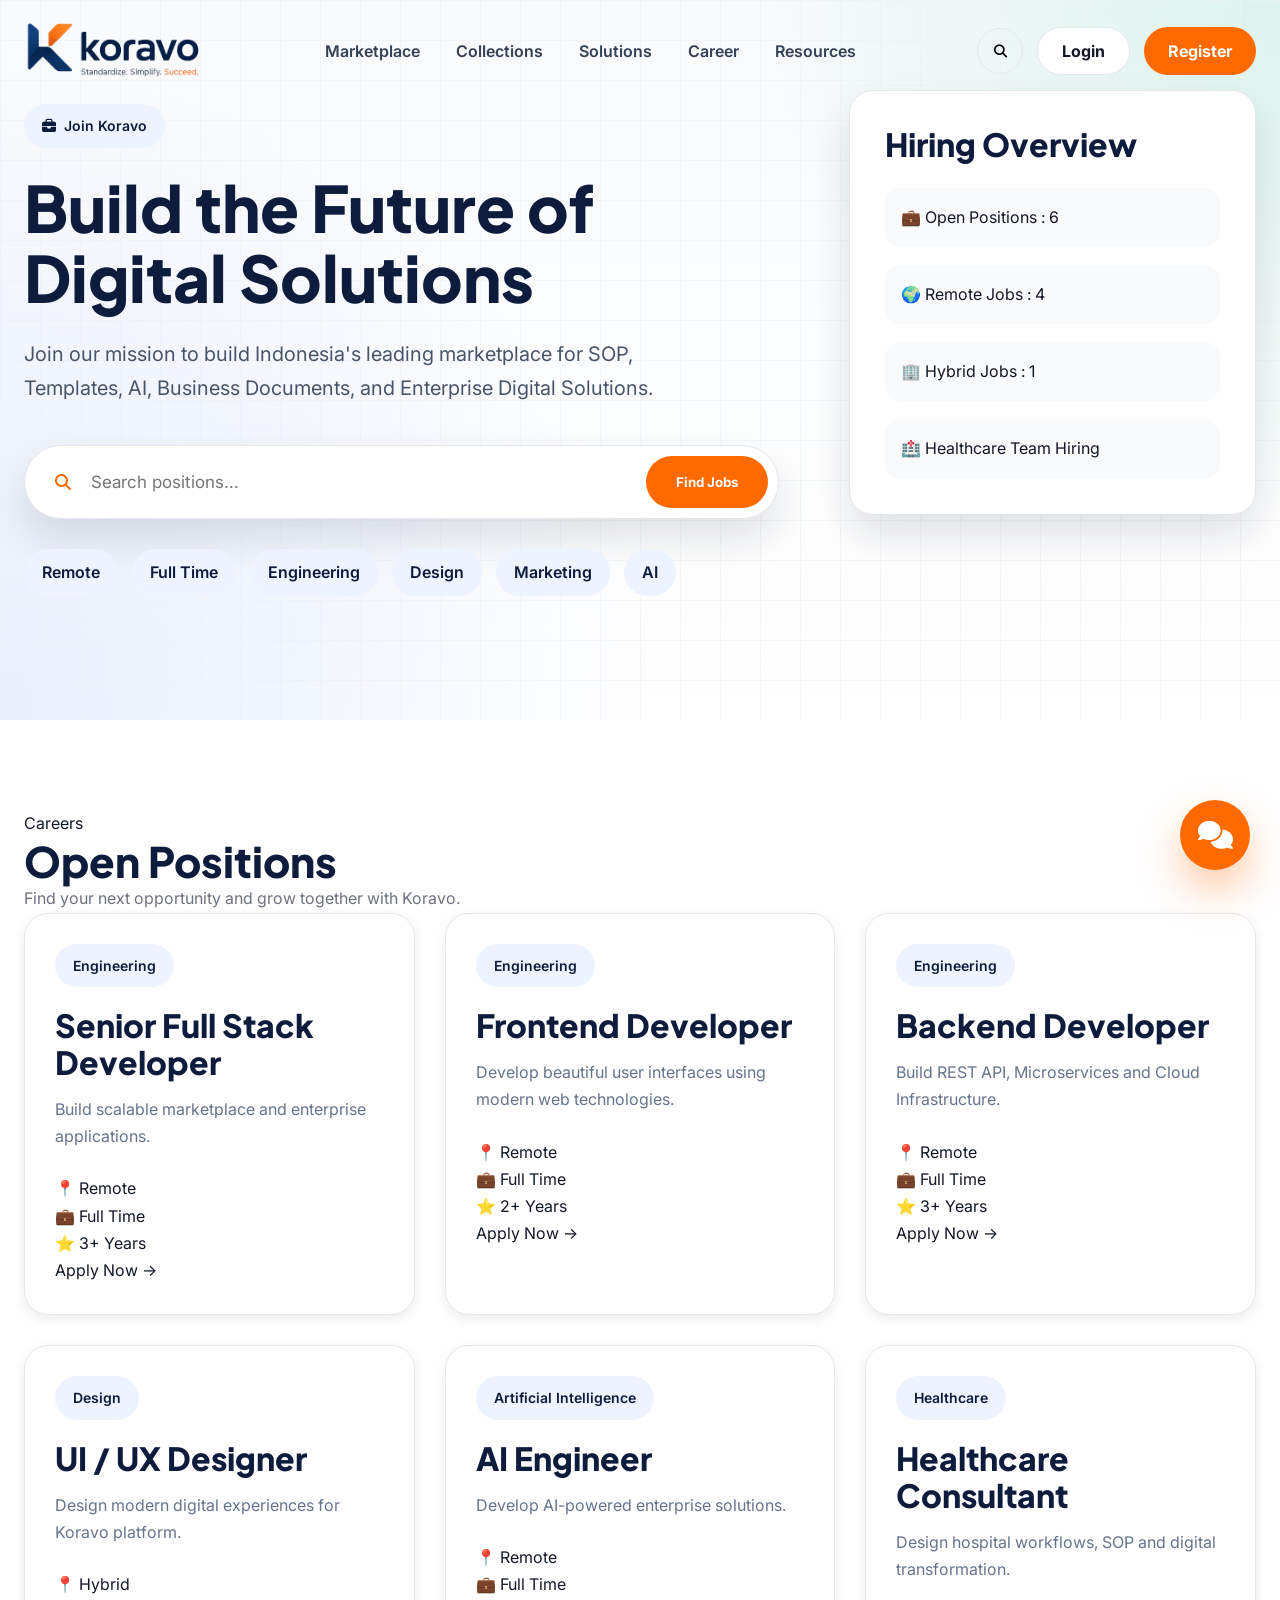
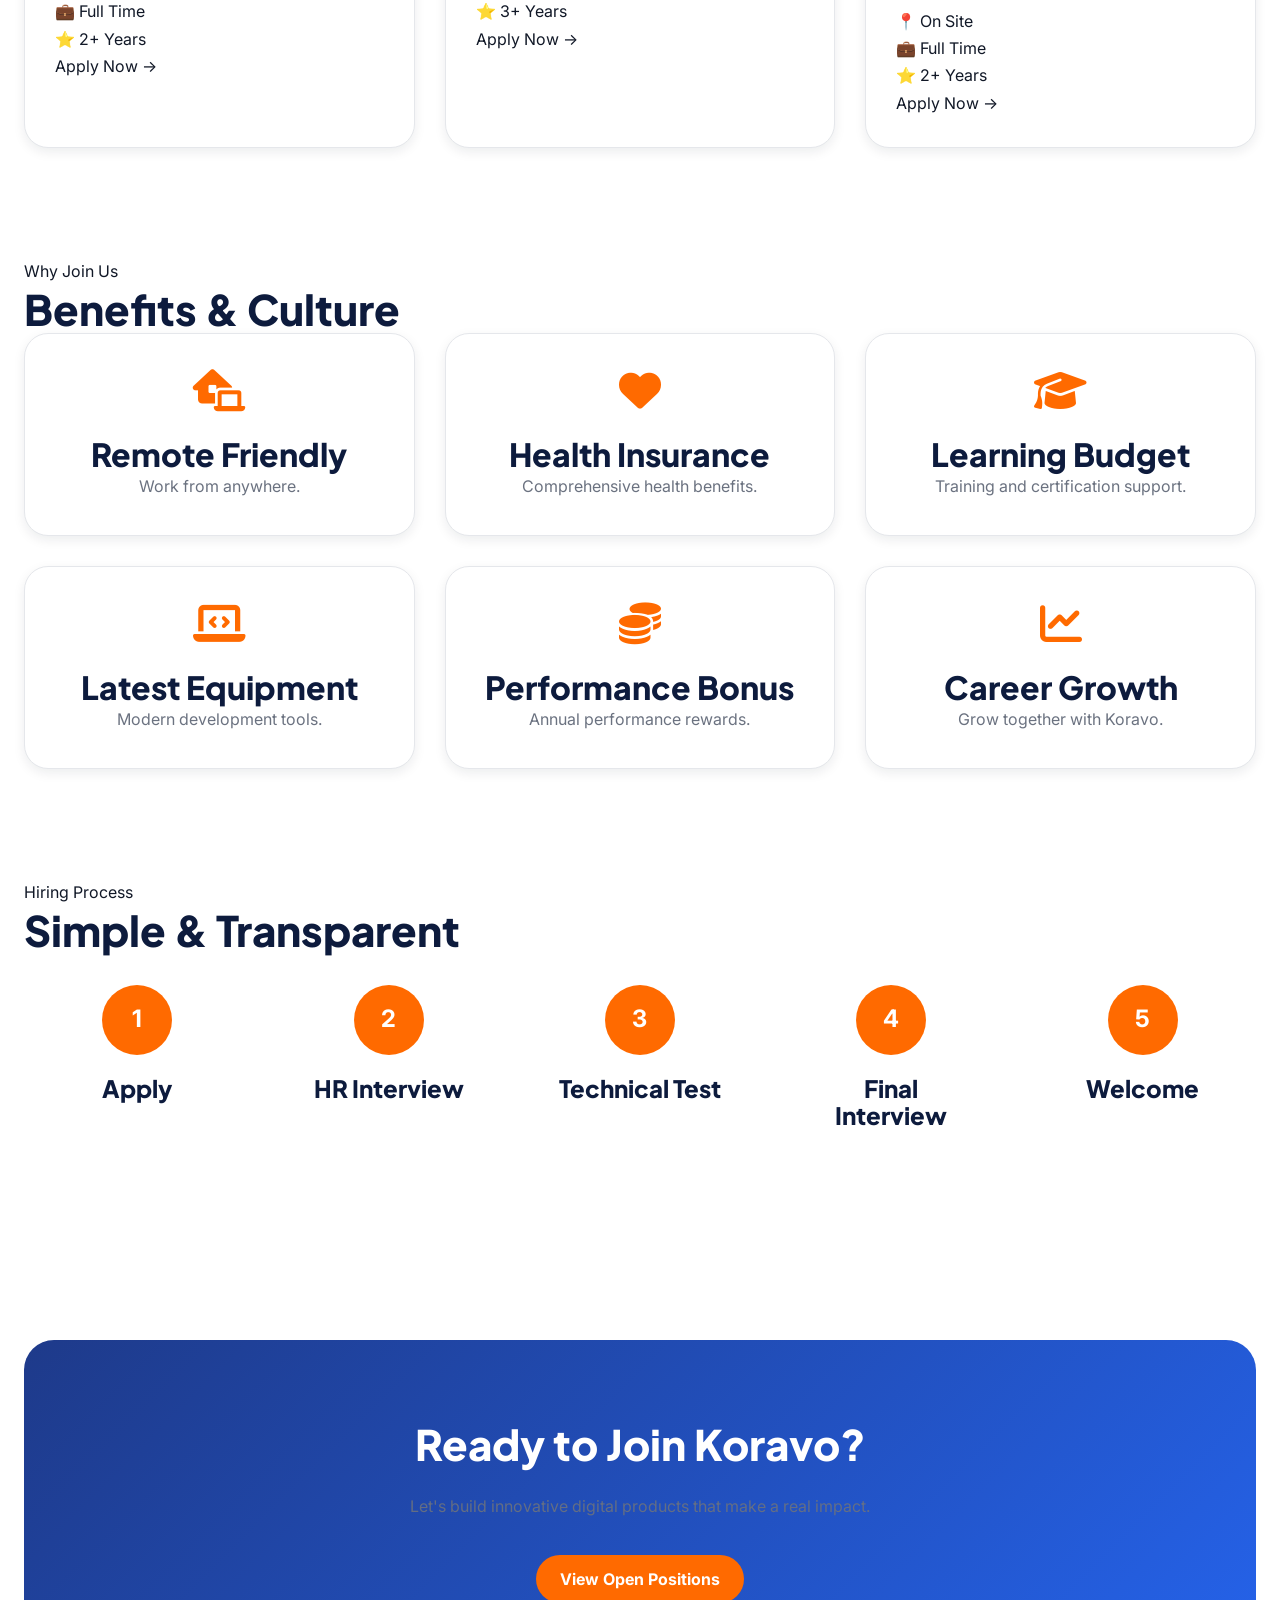
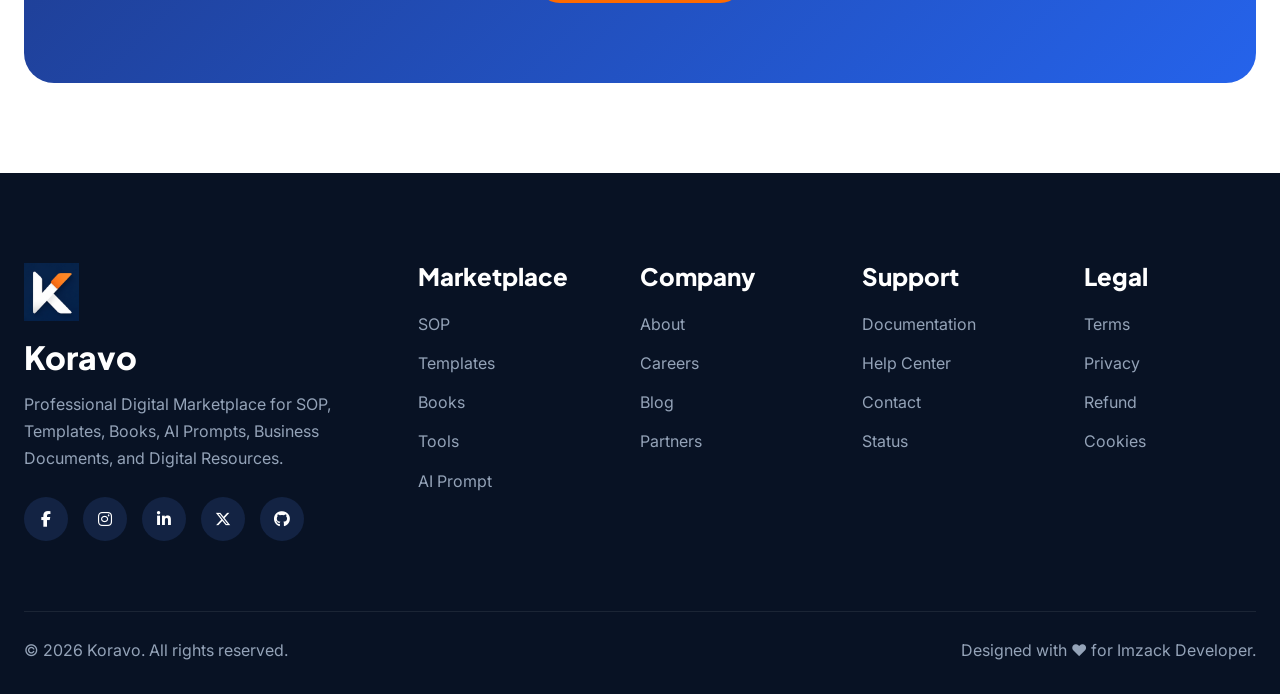
==== commit 4cff7b25: "pitch ladning page assets content" ====
--- a/career.html
+++ b/career.html
@@ -229,13 +229,13 @@
           <div class="footer-links">
             <h4>Marketplace</h4>
 
-            <a href="#">Hospital SOP</a>
-
-            <a href="#">Business SOP</a>
+            <a href="#">SOP</a>
 
             <a href="#">Templates</a>
 
             <a href="#">Books</a>
+
+            <a href="#">Tools</a>
 
             <a href="#">AI Prompt</a>
           </div>
@@ -280,7 +280,7 @@
         <div class="footer-bottom">
           <span> © 2026 Koravo. All rights reserved. </span>
 
-          <span> Designed with ❤️ for Professionals. </span>
+          <span> Designed with ❤️ for Imzack Developer. </span>
         </div>
       </div>
     </footer>
--- a/assets/css/components.css
+++ b/assets/css/components.css
@@ -253,10 +253,24 @@
   color: var(--text-light);
 }
 
+/*=========================================
+    HERO IMAGE
+=========================================*/
+
 .hero__image {
+  position: relative;
+
   display: flex;
 
   justify-content: center;
+
+  align-items: center;
+
+  width: 620px;
+
+  height: 560px;
+
+  margin: auto;
 }
 /*=========================================
         DASHBOARD MOCKUP
@@ -340,27 +354,32 @@
 /*=========================================
     FLOATING ELEMENTS
 =========================================*/
+/*=========================================
+    FLOATING ELEMENTS
+=========================================*/
 
 .hero__floating {
   position: absolute;
 
-  border-radius: 22px;
+  display: flex;
+
+  align-items: center;
+
+  gap: 14px;
+
+  padding: 16px 20px;
 
   background: #fff;
 
   border: 1px solid var(--border);
 
+  border-radius: 20px;
+
   box-shadow: var(--shadow-lg);
 
-  padding: 18px 22px;
-
-  display: flex;
-
-  align-items: center;
-
-  gap: 14px;
-
   animation: floatingCard 5s ease-in-out infinite;
+
+  max-width: 220px;
 }
 
 .hero__floating i {
@@ -368,7 +387,7 @@
 
   height: 48px;
 
-  border-radius: 16px;
+  border-radius: 14px;
 
   display: flex;
 
@@ -376,44 +395,41 @@
 
   align-items: center;
 
-  font-size: 22px;
-
   background: rgba(255, 106, 0, 0.12);
 
   color: var(--secondary);
+
+  font-size: 20px;
+
+  flex-shrink: 0;
 }
 
 .hero__floating h4 {
-  font-size: 16px;
-
-  margin-bottom: 3px;
+  font-size: 15px;
+
+  margin-bottom: 2px;
 }
 
 .hero__floating span {
-  font-size: 14px;
+  font-size: 13px;
 
   color: var(--text-light);
 }
 
+/* Position */
 .hero__floating--1 {
-  top: 40px;
-
-  right: 10px;
-}
-
+  top: 30px;
+  right: 55px;
+}
 .hero__floating--2 {
-  bottom: 40px;
-
-  left: -40px;
-
+  bottom: 0px;
+  left: 200px;
   animation-delay: 1.5s;
 }
 
 .hero__floating--3 {
-  top: 180px;
-
-  left: -70px;
-
+  top: 190px;
+  left: 30px;
   animation-delay: 3s;
 }
 /*=========================================
